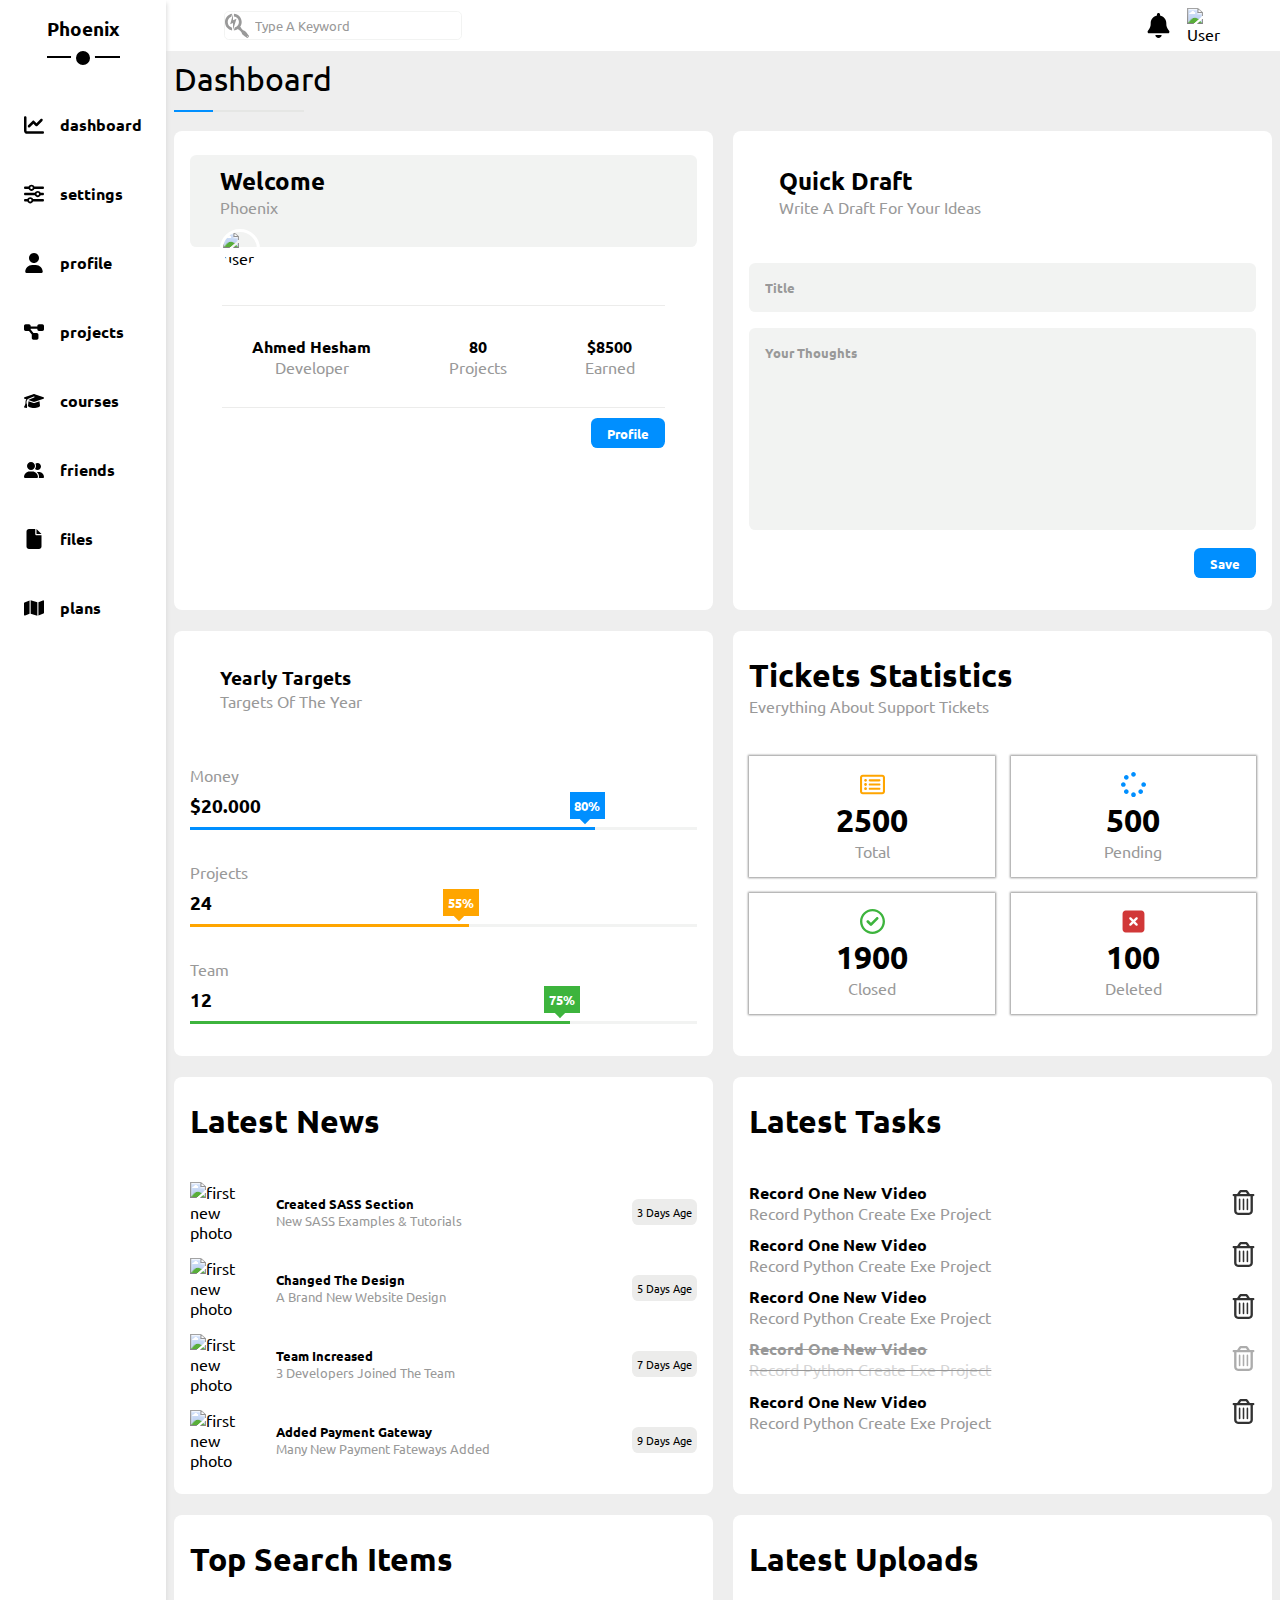
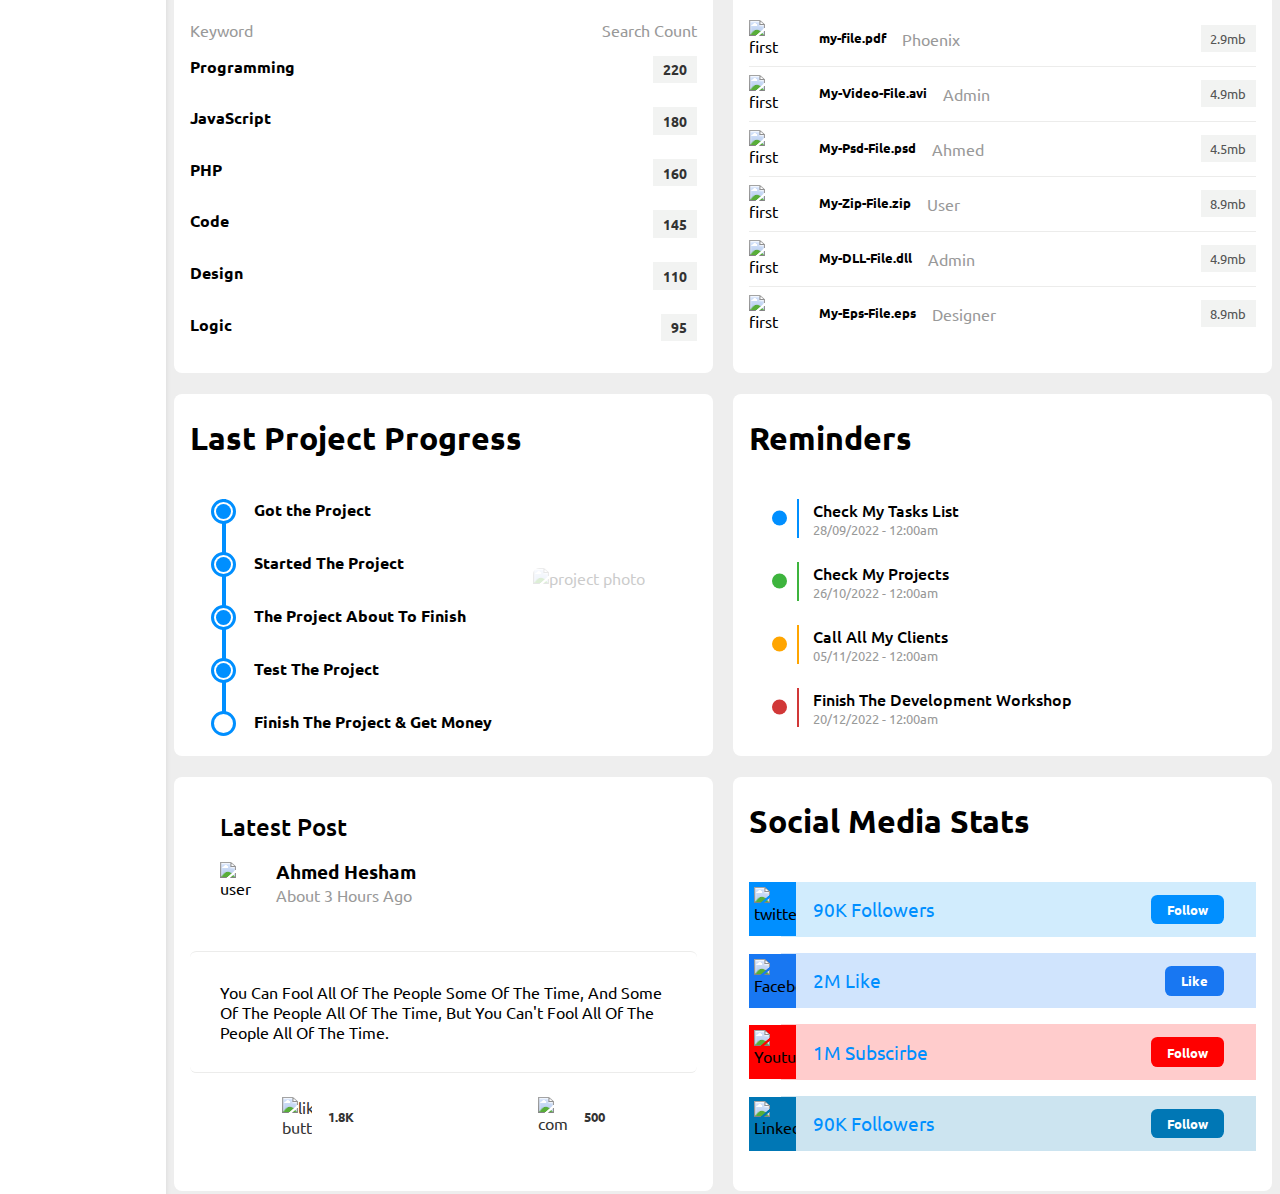
==== index.html @ d7390bf4 "fixing some issues in deployment process" ====
<!DOCTYPE html>
<html lang="en">
<head>
    <meta charset="UTF-8">
    <meta http-equiv="X-UA-Compatible" content="IE=edge">
    <meta name="viewport" content="width=device-width, initial-scale=1.0">
    <meta name="description" content="here you can manage every thing">
    <title>Dashboard</title>
    <!-- Link for External Css File Which has General Styles, the root and Utilities Classes -->
    <link rel="stylesheet" href="./CSS/style.css">
    <!-- Link for External Css File Which has the Styles for Main Content -->
    <link rel="stylesheet" href="./CSS/dashboard.css">
    <!-- Google Fonts -->
    <link rel="preconnect" href="https://fonts.googleapis.com">
    <link rel="preconnect" href="https://fonts.gstatic.com" crossorigin>
    <link href="https://fonts.googleapis.com/css2?family=Playfair+Display:wght@400;500;600;700;800&display=swap" rel="stylesheet">
    <!-- Google Fonts Ubuntu -->
    <link rel="preconnect" href="https://fonts.googleapis.com">
    <link rel="preconnect" href="https://fonts.gstatic.com" crossorigin>
    <link href="https://fonts.googleapis.com/css2?family=Ubuntu:wght@300;400;500;700&display=swap" rel="stylesheet">
    <!-- Script Tag For JavaScript External File -->
    <script src="./main.js" defer></script>
</head>
<body>
    <header>
        <div class="container">
            <div class="even-column">
                <div class="even-column | logo">
                    <figure>
                        <input type="search" placeholder="Type A Keyword">
                    </figure>
                </div>
                <div class="icons even-column">
                    <svg xmlns="http://www.w3.org/2000/svg" viewBox="0 0 448 512">
                        <path d="M224 0c-17.7 0-32 14.3-32 32V51.2C119 66 64 130.6 64 208v18.8c0 47-17.3 92.4-48.5 127.6l-7.4 8.3c-8.4 9.4-10.4 22.9-5.3 34.4S19.4 416 32 416H416c12.6 0 24-7.4 29.2-18.9s3.1-25-5.3-34.4l-7.4-8.3C401.3 319.2 384 273.9 384 226.8V208c0-77.4-55-142-128-156.8V32c0-17.7-14.3-32-32-32zm45.3 493.3c12-12 18.7-28.3 18.7-45.3H224 160c0 17 6.7 33.3 18.7 45.3s28.3 18.7 45.3 18.7s33.3-6.7 45.3-18.7z"/>
                    </svg>
                    <figure><img src="./imgs/avatar.png" alt="User Photo"></figure>
                </div>
            </div>
        </div>
    </header>
    <aside>
        <h3>Phoenix</h3>
        <nav>
            <ul class="even-column">
                <a href="./home.html">
                    <li data-type="dashboard">
                        <svg xmlns="http://www.w3.org/2000/svg" viewBox="0 0 512 512">
                            <path d="M64 64c0-17.7-14.3-32-32-32S0 46.3 0 64V400c0 44.2 35.8 80 80 80H480c17.7 0 32-14.3 32-32s-14.3-32-32-32H80c-8.8 0-16-7.2-16-16V64zm406.6 86.6c12.5-12.5 12.5-32.8 0-45.3s-32.8-12.5-45.3 0L320 210.7l-57.4-57.4c-12.5-12.5-32.8-12.5-45.3 0l-112 112c-12.5 12.5-12.5 32.8 0 45.3s32.8 12.5 45.3 0L240 221.3l57.4 57.4c12.5 12.5 32.8 12.5 45.3 0l128-128z"/>
                        </svg>
                    </li>
                </a>
                <a href="./HTML/setting.html">
                    <li data-type="settings">
                        <svg xmlns="http://www.w3.org/2000/svg" viewBox="0 0 512 512">
                            <path d="M0 416c0-17.7 14.3-32 32-32l54.7 0c12.3-28.3 40.5-48 73.3-48s61 19.7 73.3 48L480 384c17.7 0 32 14.3 32 32s-14.3 32-32 32l-246.7 0c-12.3 28.3-40.5 48-73.3 48s-61-19.7-73.3-48L32 448c-17.7 0-32-14.3-32-32zm192 0c0-17.7-14.3-32-32-32s-32 14.3-32 32s14.3 32 32 32s32-14.3 32-32zM384 256c0-17.7-14.3-32-32-32s-32 14.3-32 32s14.3 32 32 32s32-14.3 32-32zm-32-80c32.8 0 61 19.7 73.3 48l54.7 0c17.7 0 32 14.3 32 32s-14.3 32-32 32l-54.7 0c-12.3 28.3-40.5 48-73.3 48s-61-19.7-73.3-48L32 288c-17.7 0-32-14.3-32-32s14.3-32 32-32l246.7 0c12.3-28.3 40.5-48 73.3-48zM192 64c-17.7 0-32 14.3-32 32s14.3 32 32 32s32-14.3 32-32s-14.3-32-32-32zm73.3 0L480 64c17.7 0 32 14.3 32 32s-14.3 32-32 32l-214.7 0c-12.3 28.3-40.5 48-73.3 48s-61-19.7-73.3-48L32 128C14.3 128 0 113.7 0 96S14.3 64 32 64l86.7 0C131 35.7 159.2 16 192 16s61 19.7 73.3 48z"/>
                        </svg>
                    </li>
                </a>
                <a href="./HTML/profile.html">
                    <li data-type="profile">
                        <svg xmlns="http://www.w3.org/2000/svg" viewBox="0 0 448 512">
                            <path d="M224 256c70.7 0 128-57.3 128-128S294.7 0 224 0S96 57.3 96 128s57.3 128 128 128zm-45.7 48C79.8 304 0 383.8 0 482.3C0 498.7 13.3 512 29.7 512H418.3c16.4 0 29.7-13.3 29.7-29.7C448 383.8 368.2 304 269.7 304H178.3z"/>
                        </svg>
                    </li>
                </a>
                <a href="./HTML/projects.html">
                    <li data-type="projects">
                        <svg xmlns="http://www.w3.org/2000/svg" viewBox="0 0 576 512">
                            <path d="M0 80C0 53.5 21.5 32 48 32h96c26.5 0 48 21.5 48 48V96H384V80c0-26.5 21.5-48 48-48h96c26.5 0 48 21.5 48 48v96c0 26.5-21.5 48-48 48H432c-26.5 0-48-21.5-48-48V160H192v16c0 1.7-.1 3.4-.3 5L272 288h96c26.5 0 48 21.5 48 48v96c0 26.5-21.5 48-48 48H272c-26.5 0-48-21.5-48-48V336c0-1.7 .1-3.4 .3-5L144 224H48c-26.5 0-48-21.5-48-48V80z"/>
                        </svg>
                    </li>
                </a>
                <a href="./HTML/courses.html">
                    <li data-type="courses">
                        <svg xmlns="http://www.w3.org/2000/svg" viewBox="0 0 640 512">
                            <path d="M320 32c-8.1 0-16.1 1.4-23.7 4.1L15.8 137.4C6.3 140.9 0 149.9 0 160s6.3 19.1 15.8 22.6l57.9 20.9C57.3 229.3 48 259.8 48 291.9v28.1c0 28.4-10.8 57.7-22.3 80.8c-6.5 13-13.9 25.8-22.5 37.6C0 442.7-.9 448.3 .9 453.4s6 8.9 11.2 10.2l64 16c4.2 1.1 8.7 .3 12.4-2s6.3-6.1 7.1-10.4c8.6-42.8 4.3-81.2-2.1-108.7C90.3 344.3 86 329.8 80 316.5V291.9c0-30.2 10.2-58.7 27.9-81.5c12.9-15.5 29.6-28 49.2-35.7l157-61.7c8.2-3.2 17.5 .8 20.7 9s-.8 17.5-9 20.7l-157 61.7c-12.4 4.9-23.3 12.4-32.2 21.6l159.6 57.6c7.6 2.7 15.6 4.1 23.7 4.1s16.1-1.4 23.7-4.1L624.2 182.6c9.5-3.4 15.8-12.5 15.8-22.6s-6.3-19.1-15.8-22.6L343.7 36.1C336.1 33.4 328.1 32 320 32zM128 408c0 35.3 86 72 192 72s192-36.7 192-72L496.7 262.6 354.5 314c-11.1 4-22.8 6-34.5 6s-23.5-2-34.5-6L143.3 262.6 128 408z"/>
                        </svg>
                    </li>
                </a>
                <a href="./HTML/friends.html">
                    <li data-type="friends">
                        <svg xmlns="http://www.w3.org/2000/svg" viewBox="0 0 640 512">
                            <path d="M352 128c0 70.7-57.3 128-128 128s-128-57.3-128-128S153.3 0 224 0s128 57.3 128 128zM0 482.3C0 383.8 79.8 304 178.3 304h91.4C368.2 304 448 383.8 448 482.3c0 16.4-13.3 29.7-29.7 29.7H29.7C13.3 512 0 498.7 0 482.3zM609.3 512H471.4c5.4-9.4 8.6-20.3 8.6-32v-8c0-60.7-27.1-115.2-69.8-151.8c2.4-.1 4.7-.2 7.1-.2h61.4C567.8 320 640 392.2 640 481.3c0 17-13.8 30.7-30.7 30.7zM432 256c-31 0-59-12.6-79.3-32.9C372.4 196.5 384 163.6 384 128c0-26.8-6.6-52.1-18.3-74.3C384.3 40.1 407.2 32 432 32c61.9 0 112 50.1 112 112s-50.1 112-112 112z"/>
                        </svg>
                    </li>
                </a>
                <a href="./HTML/files.html">
                    <li data-type="files">
                        <svg xmlns="http://www.w3.org/2000/svg" viewBox="0 0 384 512">
                            <path d="M0 64C0 28.7 28.7 0 64 0H224V128c0 17.7 14.3 32 32 32H384V448c0 35.3-28.7 64-64 64H64c-35.3 0-64-28.7-64-64V64zm384 64H256V0L384 128z"/>
                        </svg>
                    </li>
                </a>
                <a href="./HTML/plans.html">
                    <li data-type="plans">
                        <svg xmlns="http://www.w3.org/2000/svg" viewBox="0 0 576 512">
                            <path d="M384 476.1L192 421.2V35.9L384 90.8V476.1zm32-1.2V88.4L543.1 37.5c15.8-6.3 32.9 5.3 32.9 22.3V394.6c0 9.8-6 18.6-15.1 22.3L416 474.8zM15.1 95.1L160 37.2V423.6L32.9 474.5C17.1 480.8 0 469.2 0 452.2V117.4c0-9.8 6-18.6 15.1-22.3z"/>
                        </svg>
                    </li>
                </a>
            </ul>
        </nav>
    </aside>
    <section class="content">
        <h1 class="head-txt">Dashboard</h1>
        <div class="head-back"><span class="head-front"></span></div>
        <section class="component">
            <div class="box personalBox">
                <div class="top">
                    <h2>Welcome</h2>
                    <p>Phoenix</p>
                    <figure><img src="./imgs/avatar.png" alt="user photo"></figure>
                </div>
                <div class="bottom">
                    <div class="even-column">
                        <div class="title">
                            <h4>Ahmed Hesham</h3>
                            <p>Developer</p>
                        </div>
                        <div class="title">
                            <h4>80</h3>
                            <p>Projects</p>
                        </div>
                        <div class="title">
                            <h4>$8500</h3>
                            <p>Earned</p>
                        </div>
                    </div>
                    <button>Profile</button>
                </div>
            </div>
            <div class="box">
                <div class="top">
                    <h2>Quick Draft</h2>
                    <p>Write A Draft For Your Ideas</p>
                </div>
                <input type="text" placeholder="Title">
                <textarea placeholder="Your Thoughts" name="" id="" cols="30" rows="10"></textarea>
                <button>Save</button>
            </div>
            <div class="box progress-box">
                <div class="top">
                    <h3>Yearly Targets</h3>
                    <p>Targets Of The Year</p>
                </div>
                <div class="chart">
                    <p>Money</p>
                    <h6>$20.000</h6>
                    <div class="prog-parent">
                        <span data-prog="80%" class="prog1"></span>
                    </div>
                </div>
                <div class="chart">
                    <p>Projects</p>
                    <h6>24</h6>
                    <div class="prog-parent">
                        <span data-prog="55%" class="prog2"></span>
                    </div>
                </div>
                <div class="chart">
                    <p>Team</p>
                    <h6>12</h6>
                    <div class="prog-parent">
                        <span data-prog="75%" class="prog3"></span>
                    </div>
                </div>
            </div>
            <div class="box">
                <div class="head">
                    <h1>Tickets Statistics</h1>
                    <p>Everything About Support Tickets</p>
                </div>
                <div class="body ticket-body">
                    <div class="card">
                        <svg xmlns="http://www.w3.org/2000/svg" viewBox="0 0 576 512"><!--! Font Awesome Pro 6.2.1 by @fontawesome - https://fontawesome.com License - https://fontawesome.com/license (Commercial License) Copyright 2022 Fonticons, Inc. --><path d="M128 192C110.3 192 96 177.7 96 160C96 142.3 110.3 128 128 128C145.7 128 160 142.3 160 160C160 177.7 145.7 192 128 192zM200 160C200 146.7 210.7 136 224 136H448C461.3 136 472 146.7 472 160C472 173.3 461.3 184 448 184H224C210.7 184 200 173.3 200 160zM200 256C200 242.7 210.7 232 224 232H448C461.3 232 472 242.7 472 256C472 269.3 461.3 280 448 280H224C210.7 280 200 269.3 200 256zM200 352C200 338.7 210.7 328 224 328H448C461.3 328 472 338.7 472 352C472 365.3 461.3 376 448 376H224C210.7 376 200 365.3 200 352zM128 224C145.7 224 160 238.3 160 256C160 273.7 145.7 288 128 288C110.3 288 96 273.7 96 256C96 238.3 110.3 224 128 224zM128 384C110.3 384 96 369.7 96 352C96 334.3 110.3 320 128 320C145.7 320 160 334.3 160 352C160 369.7 145.7 384 128 384zM0 96C0 60.65 28.65 32 64 32H512C547.3 32 576 60.65 576 96V416C576 451.3 547.3 480 512 480H64C28.65 480 0 451.3 0 416V96zM48 96V416C48 424.8 55.16 432 64 432H512C520.8 432 528 424.8 528 416V96C528 87.16 520.8 80 512 80H64C55.16 80 48 87.16 48 96z"/></svg>
                        <h1>2500</h1>
                        <p>Total</p>
                    </div>
                    <div class="card">
                        <svg xmlns="http://www.w3.org/2000/svg" viewBox="0 0 512 512"><!--! Font Awesome Pro 6.2.1 by @fontawesome - https://fontawesome.com License - https://fontawesome.com/license (Commercial License) Copyright 2022 Fonticons, Inc. --><path d="M304 48c0-26.5-21.5-48-48-48s-48 21.5-48 48s21.5 48 48 48s48-21.5 48-48zm0 416c0-26.5-21.5-48-48-48s-48 21.5-48 48s21.5 48 48 48s48-21.5 48-48zM48 304c26.5 0 48-21.5 48-48s-21.5-48-48-48s-48 21.5-48 48s21.5 48 48 48zm464-48c0-26.5-21.5-48-48-48s-48 21.5-48 48s21.5 48 48 48s48-21.5 48-48zM142.9 437c18.7-18.7 18.7-49.1 0-67.9s-49.1-18.7-67.9 0s-18.7 49.1 0 67.9s49.1 18.7 67.9 0zm0-294.2c18.7-18.7 18.7-49.1 0-67.9S93.7 56.2 75 75s-18.7 49.1 0 67.9s49.1 18.7 67.9 0zM369.1 437c18.7 18.7 49.1 18.7 67.9 0s18.7-49.1 0-67.9s-49.1-18.7-67.9 0s-18.7 49.1 0 67.9z"/></svg>
                        <h1>500</h1>
                        <p>Pending</p>
                    </div>
                    <div class="card">
                        <svg xmlns="http://www.w3.org/2000/svg" viewBox="0 0 512 512"><!--! Font Awesome Pro 6.2.1 by @fontawesome - https://fontawesome.com License - https://fontawesome.com/license (Commercial License) Copyright 2022 Fonticons, Inc. --><path d="M243.8 339.8C232.9 350.7 215.1 350.7 204.2 339.8L140.2 275.8C129.3 264.9 129.3 247.1 140.2 236.2C151.1 225.3 168.9 225.3 179.8 236.2L224 280.4L332.2 172.2C343.1 161.3 360.9 161.3 371.8 172.2C382.7 183.1 382.7 200.9 371.8 211.8L243.8 339.8zM512 256C512 397.4 397.4 512 256 512C114.6 512 0 397.4 0 256C0 114.6 114.6 0 256 0C397.4 0 512 114.6 512 256zM256 48C141.1 48 48 141.1 48 256C48 370.9 141.1 464 256 464C370.9 464 464 370.9 464 256C464 141.1 370.9 48 256 48z"/></svg>
                        <h1>1900</h1>
                        <p>Closed</p>
                    </div>
                    <div class="card">
                        <svg xmlns="http://www.w3.org/2000/svg" viewBox="0 0 448 512"><!--! Font Awesome Pro 6.2.1 by @fontawesome - https://fontawesome.com License - https://fontawesome.com/license (Commercial License) Copyright 2022 Fonticons, Inc. --><path d="M64 32C28.7 32 0 60.7 0 96V416c0 35.3 28.7 64 64 64H384c35.3 0 64-28.7 64-64V96c0-35.3-28.7-64-64-64H64zm79 143c9.4-9.4 24.6-9.4 33.9 0l47 47 47-47c9.4-9.4 24.6-9.4 33.9 0s9.4 24.6 0 33.9l-47 47 47 47c9.4 9.4 9.4 24.6 0 33.9s-24.6 9.4-33.9 0l-47-47-47 47c-9.4 9.4-24.6 9.4-33.9 0s-9.4-24.6 0-33.9l47-47-47-47c-9.4-9.4-9.4-24.6 0-33.9z"/></svg>
                        <h1>100</h1>
                        <p>Deleted</p>
                    </div>
                </div>
            </div>
            <div class="box">
                <div class="head">
                    <h1>Latest News</h1>
                </div>
                <div class="news-body">
                    <div class="new even-column">
                        <div class="even-column">
                            <figure><img src="./imgs/news-01.png" alt="first new photo"></figure>
                            <div class="new-content">
                                <h5>Created SASS Section</h5>
                                <p>New SASS Examples & Tutorials</p>
                            </div>
                        </div>
                        <div class="date">3 Days Age</div>
                    </div>
                    <div class="new even-column">
                        <div class="even-column">
                            <figure><img src="./imgs/news-02.png" alt="first new photo"></figure>
                            <div class="new-content">
                                <h5>Changed The Design</h5>
                                <p>A Brand New Website Design</p>
                            </div>
                        </div>
                        <div class="date">5 Days Age</div>
                    </div>
                    <div class="new even-column">
                        <div class="even-column">
                            <figure><img src="./imgs/news-03.png" alt="first new photo"></figure>
                            <div class="new-content">
                                <h5>Team Increased</h5>
                                <p>3 Developers Joined The Team</p>
                            </div>
                        </div>
                        <div class="date">7 Days Age</div>
                    </div>
                    <div class="new even-column">
                        <div class="even-column">
                            <figure><img src="./imgs/news-04.png" alt="first new photo"></figure>
                            <div class="new-content">
                                <h5>Added Payment Gateway</h5>
                                <p>Many New Payment Fateways Added</p>
                            </div>
                        </div>
                        <div class="date">9 Days Age</div>
                    </div>
                </div>
            </div>
            <div class="box">
                <div class="head">
                    <h1>Latest Tasks</h1>
                </div>
                <div class="tasks-body">
                    <div class="new even-column">
                        <div class="new-content">
                            <h6>Record One New Video</h6>
                            <p>Record Python Create Exe Project</p>
                        </div>
                        <svg xmlns="http://www.w3.org/2000/svg" viewBox="0 0 448 512"><!--! Font Awesome Pro 6.2.1 by @fontawesome - https://fontawesome.com License - https://fontawesome.com/license (Commercial License) Copyright 2022 Fonticons, Inc. --><path d="M160 400C160 408.8 152.8 416 144 416C135.2 416 128 408.8 128 400V192C128 183.2 135.2 176 144 176C152.8 176 160 183.2 160 192V400zM240 400C240 408.8 232.8 416 224 416C215.2 416 208 408.8 208 400V192C208 183.2 215.2 176 224 176C232.8 176 240 183.2 240 192V400zM320 400C320 408.8 312.8 416 304 416C295.2 416 288 408.8 288 400V192C288 183.2 295.2 176 304 176C312.8 176 320 183.2 320 192V400zM317.5 24.94L354.2 80H424C437.3 80 448 90.75 448 104C448 117.3 437.3 128 424 128H416V432C416 476.2 380.2 512 336 512H112C67.82 512 32 476.2 32 432V128H24C10.75 128 0 117.3 0 104C0 90.75 10.75 80 24 80H93.82L130.5 24.94C140.9 9.357 158.4 0 177.1 0H270.9C289.6 0 307.1 9.358 317.5 24.94H317.5zM151.5 80H296.5L277.5 51.56C276 49.34 273.5 48 270.9 48H177.1C174.5 48 171.1 49.34 170.5 51.56L151.5 80zM80 432C80 449.7 94.33 464 112 464H336C353.7 464 368 449.7 368 432V128H80V432z"/></svg>
                    </div>
                    <div class="new even-column">
                        <div class="new-content">
                            <h6>Record One New Video</h6>
                            <p>Record Python Create Exe Project</p>
                        </div>
                        <svg xmlns="http://www.w3.org/2000/svg" viewBox="0 0 448 512"><!--! Font Awesome Pro 6.2.1 by @fontawesome - https://fontawesome.com License - https://fontawesome.com/license (Commercial License) Copyright 2022 Fonticons, Inc. --><path d="M160 400C160 408.8 152.8 416 144 416C135.2 416 128 408.8 128 400V192C128 183.2 135.2 176 144 176C152.8 176 160 183.2 160 192V400zM240 400C240 408.8 232.8 416 224 416C215.2 416 208 408.8 208 400V192C208 183.2 215.2 176 224 176C232.8 176 240 183.2 240 192V400zM320 400C320 408.8 312.8 416 304 416C295.2 416 288 408.8 288 400V192C288 183.2 295.2 176 304 176C312.8 176 320 183.2 320 192V400zM317.5 24.94L354.2 80H424C437.3 80 448 90.75 448 104C448 117.3 437.3 128 424 128H416V432C416 476.2 380.2 512 336 512H112C67.82 512 32 476.2 32 432V128H24C10.75 128 0 117.3 0 104C0 90.75 10.75 80 24 80H93.82L130.5 24.94C140.9 9.357 158.4 0 177.1 0H270.9C289.6 0 307.1 9.358 317.5 24.94H317.5zM151.5 80H296.5L277.5 51.56C276 49.34 273.5 48 270.9 48H177.1C174.5 48 171.1 49.34 170.5 51.56L151.5 80zM80 432C80 449.7 94.33 464 112 464H336C353.7 464 368 449.7 368 432V128H80V432z"/></svg>
                    </div>
                    <div class="new even-column">
                        <div class="new-content">
                            <h6>Record One New Video</h6>
                            <p>Record Python Create Exe Project</p>
                        </div>
                        <svg xmlns="http://www.w3.org/2000/svg" viewBox="0 0 448 512"><!--! Font Awesome Pro 6.2.1 by @fontawesome - https://fontawesome.com License - https://fontawesome.com/license (Commercial License) Copyright 2022 Fonticons, Inc. --><path d="M160 400C160 408.8 152.8 416 144 416C135.2 416 128 408.8 128 400V192C128 183.2 135.2 176 144 176C152.8 176 160 183.2 160 192V400zM240 400C240 408.8 232.8 416 224 416C215.2 416 208 408.8 208 400V192C208 183.2 215.2 176 224 176C232.8 176 240 183.2 240 192V400zM320 400C320 408.8 312.8 416 304 416C295.2 416 288 408.8 288 400V192C288 183.2 295.2 176 304 176C312.8 176 320 183.2 320 192V400zM317.5 24.94L354.2 80H424C437.3 80 448 90.75 448 104C448 117.3 437.3 128 424 128H416V432C416 476.2 380.2 512 336 512H112C67.82 512 32 476.2 32 432V128H24C10.75 128 0 117.3 0 104C0 90.75 10.75 80 24 80H93.82L130.5 24.94C140.9 9.357 158.4 0 177.1 0H270.9C289.6 0 307.1 9.358 317.5 24.94H317.5zM151.5 80H296.5L277.5 51.56C276 49.34 273.5 48 270.9 48H177.1C174.5 48 171.1 49.34 170.5 51.56L151.5 80zM80 432C80 449.7 94.33 464 112 464H336C353.7 464 368 449.7 368 432V128H80V432z"/></svg>
                    </div>
                    <div class="new even-column">
                        <div class="new-content">
                            <h6>Record One New Video</h6>
                            <p>Record Python Create Exe Project</p>
                        </div>
                        <svg xmlns="http://www.w3.org/2000/svg" viewBox="0 0 448 512"><!--! Font Awesome Pro 6.2.1 by @fontawesome - https://fontawesome.com License - https://fontawesome.com/license (Commercial License) Copyright 2022 Fonticons, Inc. --><path d="M160 400C160 408.8 152.8 416 144 416C135.2 416 128 408.8 128 400V192C128 183.2 135.2 176 144 176C152.8 176 160 183.2 160 192V400zM240 400C240 408.8 232.8 416 224 416C215.2 416 208 408.8 208 400V192C208 183.2 215.2 176 224 176C232.8 176 240 183.2 240 192V400zM320 400C320 408.8 312.8 416 304 416C295.2 416 288 408.8 288 400V192C288 183.2 295.2 176 304 176C312.8 176 320 183.2 320 192V400zM317.5 24.94L354.2 80H424C437.3 80 448 90.75 448 104C448 117.3 437.3 128 424 128H416V432C416 476.2 380.2 512 336 512H112C67.82 512 32 476.2 32 432V128H24C10.75 128 0 117.3 0 104C0 90.75 10.75 80 24 80H93.82L130.5 24.94C140.9 9.357 158.4 0 177.1 0H270.9C289.6 0 307.1 9.358 317.5 24.94H317.5zM151.5 80H296.5L277.5 51.56C276 49.34 273.5 48 270.9 48H177.1C174.5 48 171.1 49.34 170.5 51.56L151.5 80zM80 432C80 449.7 94.33 464 112 464H336C353.7 464 368 449.7 368 432V128H80V432z"/></svg>
                    </div>
                    <div class="new even-column">
                        <div class="new-content">
                            <h6>Record One New Video</h6>
                            <p>Record Python Create Exe Project</p>
                        </div>
                        <svg xmlns="http://www.w3.org/2000/svg" viewBox="0 0 448 512"><!--! Font Awesome Pro 6.2.1 by @fontawesome - https://fontawesome.com License - https://fontawesome.com/license (Commercial License) Copyright 2022 Fonticons, Inc. --><path d="M160 400C160 408.8 152.8 416 144 416C135.2 416 128 408.8 128 400V192C128 183.2 135.2 176 144 176C152.8 176 160 183.2 160 192V400zM240 400C240 408.8 232.8 416 224 416C215.2 416 208 408.8 208 400V192C208 183.2 215.2 176 224 176C232.8 176 240 183.2 240 192V400zM320 400C320 408.8 312.8 416 304 416C295.2 416 288 408.8 288 400V192C288 183.2 295.2 176 304 176C312.8 176 320 183.2 320 192V400zM317.5 24.94L354.2 80H424C437.3 80 448 90.75 448 104C448 117.3 437.3 128 424 128H416V432C416 476.2 380.2 512 336 512H112C67.82 512 32 476.2 32 432V128H24C10.75 128 0 117.3 0 104C0 90.75 10.75 80 24 80H93.82L130.5 24.94C140.9 9.357 158.4 0 177.1 0H270.9C289.6 0 307.1 9.358 317.5 24.94H317.5zM151.5 80H296.5L277.5 51.56C276 49.34 273.5 48 270.9 48H177.1C174.5 48 171.1 49.34 170.5 51.56L151.5 80zM80 432C80 449.7 94.33 464 112 464H336C353.7 464 368 449.7 368 432V128H80V432z"/></svg>
                    </div>
                </div>
            </div>
            <div class="box">
                <div class="head">
                    <h1>Top Search Items</h1>
                </div>
                <div class="search-body even-column">
                    <div class="body-title even-column">
                        <p>Keyword</p>
                        <p>Search Count</p>
                    </div>
                    <h6 data-count="220">Programming</h6>
                    <h6 data-count="180">JavaScript</h6>
                    <h6 data-count="160">PHP</h6>
                    <h6 data-count="145">Code</h6>
                    <h6 data-count="110">Design</h6>
                    <h6 data-count="95">Logic</h6>
                </div>
            </div>
            <div class="box">
                <div class="head">
                    <h1>Latest Uploads</h1>
                </div>
                <div class="files-body">
                    <div class="file even-column">
                        <div class="even-column">
                            <figure class="figure-icon"><img src="./imgs/pdf.svg" alt="first new photo"></figure>
                            <div class="file-content">
                                <h5>my-file.pdf</h5>
                                <p>Phoenix</p>
                            </div>
                        </div>
                        <div class="date">2.9mb</div>
                    </div>
                    <div class="file even-column">
                        <div class="even-column">
                            <figure class="figure-icon"><img src="./imgs/avi.svg" alt="first new photo"></figure>
                            <div class="file-content">
                                <h5>My-Video-File.avi</h5>
                                <p>Admin</p>
                            </div>
                        </div>
                        <div class="date">4.9mb</div>
                    </div>
                    <div class="file even-column">
                        <div class="even-column">
                            <figure class="figure-icon"><img src="./imgs/psd.svg" alt="first new photo"></figure>
                            <div class="file-content">
                                <h5>My-Psd-File.psd</h5>
                                <p>Ahmed</p>
                            </div>
                        </div>
                        <div class="date">4.5mb</div>
                    </div>
                    <div class="file even-column">
                        <div class="even-column">
                            <figure class="figure-icon"><img src="./imgs/zip.svg" alt="first new photo"></figure>
                            <div class="file-content">
                                <h5>My-Zip-File.zip</h5>
                                <p>User</p>
                            </div>
                        </div>
                        <div class="date">8.9mb</div>
                    </div>
                    <div class="file even-column">
                        <div class="even-column">
                            <figure class="figure-icon"><img src="./imgs/dll.svg" alt="first new photo"></figure>
                            <div class="file-content">
                                <h5>My-DLL-File.dll</h5>
                                <p>Admin</p>
                            </div>
                        </div>
                        <div class="date">4.9mb</div>
                    </div>
                    <div class="file even-column">
                        <div class="even-column">
                            <figure class="figure-icon"><img src="./imgs/eps.svg" alt="first new photo"></figure>
                            <div class="file-content">
                                <h5>My-Eps-File.eps</h5>
                                <p>Designer</p>
                            </div>
                        </div>
                        <div class="date">8.9mb</div>
                    </div>
                </div>
            </div>
            <div class="box last-project-box">
                <div class="head">
                    <h1>Last Project Progress</h1>
                </div>
                <div class="body last-body">
                    <h4>Got the Project</h4>
                    <h4>Started The Project</h4>
                    <h4>The Project About To Finish</h4>
                    <h4>Test The Project</h4>
                    <h4>Finish The Project & Get Money</h4>
                </div>
                <figure><img src="./imgs/project.png" alt="project photo"></figure>
            </div>
            <div class="box reminders">
                <div class="head">
                    <h1>Reminders</h1>
                </div>
                <div>
                    <h5>
                        Check My Tasks List
                    </h5>
                    <p>
                        28/09/2022 - 12:00am
                    </p>
                </div>
                <div>
                    <h5>
                        Check My Projects
                    </h5>
                    <p>
                        26/10/2022 - 12:00am
                    </p>
                </div>
                <div>
                    <h5>
                        Call All My Clients
                    </h5>
                    <p>
                        05/11/2022 - 12:00am
                    </p>
                </div>
                <div>
                    <h5>
                        Finish The Development Workshop
                    </h5>
                    <p>
                        20/12/2022 - 12:00am
                    </p>
                </div>
            </div>
            <div class="box last-post">
                <div class="top">
                    <h1>Latest Post</h1>
                    <div class="top-foot even-column">
                        <figure><img src="./imgs/avatar.png" alt="user photo"></figure>
                        <div class="top-foot2">
                            <h3>Ahmed Hesham</h3>
                            <p>About 3 Hours Ago</p>
                        </div>
                    </div>
                </div>
                <div class="middle">
                    You Can Fool All Of The People Some Of The Time, And Some Of The People All Of The Time, But You Can't Fool All Of The People All Of The Time.
                </div>
                <div class="bottom">
                    <div class="even-column">
                        <div class="even-column">
                            <figure><img src="./imgs/heart-regular.svg" alt="like button"></figure>
                            <h5>1.8K</h5>
                        </div>
                        <div class="even-column">
                            <figure><img src="./imgs/comments-regular.svg" alt="comment button"></figure>
                            <h5>500</h5>
                        </div>
                    </div>
                </div>
            </div>
            <div class="box social-media">
                <div class="head">
                    <h1>Social Media Stats</h1>
                </div>
                <div class="body">
                    <div class="app even-column">
                        <figure><img src="./imgs/twitter.svg" alt="twitter"></figure>
                        <p>90K Followers</p>
                        <button>Follow</button>
                    </div>
                    <div class="app even-column">
                        <figure><img src="./imgs/facebook-f.svg" alt="Facebook"></figure>
                        <p>2M Like</p>
                        <button>Like</button>
                    </div>
                    <div class="app even-column">
                        <figure><img src="./imgs/youtube.svg" alt="Youtube"></figure>
                        <p>1M Subscirbe</p>
                        <button>Follow</button>
                    </div>
                    <div class="app even-column">
                        <figure><img src="./imgs/linkedin.svg" alt="Linkedin"></figure>
                        <p>90K Followers</p>
                        <button>Follow</button>
                    </div>
                </div>
            </div>
        </section>
    </section>
</body>
</html>
---- CSS/style.css ----
:root {
    --white-1: #FFF;
    --white-2: #F9F9F8;
    --white-3: #F2F3F2;
    --white-4: #ECECEB;
    --white-5: #E5E6E4;
    --accent-clr1: #008FFF;
    --accent-clr2: #0081E6;
    --fs-body-sm: .9rem;
    --fs-body-md: 1.5rem;
    --fs-body-lg: 2rem;
    --fs-heading: 4rem;
    --fs-head: 6rem;
    --fm-body: 'Ubuntu', sans-serif;
    --fm-head: 'Playfair Display', serif;
}
*,
*::before,
*::after {
    margin: 0;
    padding: 0;
    box-sizing: border-box;
    font-family: var(--fm-body);
}
::-webkit-scrollbar {
    width: 18px;
}
::-webkit-scrollbar-track {
    background-color: var(--white-4);
}
::-webkit-scrollbar-thumb {
    background-color: var(--accent-clr1);
    transition: background .3s;
    -webkit-transition: background .3s;
    -moz-transition: background .3s;
    -ms-transition: background .3s;
    -o-transition: background .3s;
}
::-webkit-scrollbar-thumb:hover {
    background-color: #046bb9;
}
html,
body {
    scroll-behavior: smooth;
}
body {
    display: grid;
    grid-template-areas: 
    "aside header"
    "aside content"
    "aside content";
    grid-template-columns: auto 1fr;
    grid-template-rows: auto 100%;
    background-color: #eee;
    height: 100vh;
}
figure {
    overflow: hidden;
}
picture,
img
{
    width: 100%;
    height: 100%;
}
svg {
    width: 25px;
    height: 25px;
}
ul {
    display: flex;
    align-items: center;
    list-style: none;
}
a {
    color: inherit;
    text-decoration: none;
}
button {
    background-color: var(--accent-clr1);
    color: white;
    cursor: pointer;
    border-radius: .4rem;
    -webkit-border-radius: .4rem;
    -moz-border-radius: .4rem;
    -ms-border-radius: .4rem;
    -o-border-radius: .4rem;
    transition: background .2s;
    -webkit-transition: background .2s;
    -moz-transition: background .2s;
    -ms-transition: background .2s;
    -o-transition: background .2s;
}
button:hover {
    background-color: var(--accent-clr2);
}
button.del {
    margin-left: .3rem;
    background-color: red;
}
button.del:hover {
    background-color: rgb(216, 8, 8);
}
hr {
    border: 1px solid var(--white-3);
}
input::placeholder, textarea::placeholder {
    color: #999 !important;
}
/* Utilities Classes */
.container {
    margin-inline: clamp(2rem, 4.5vw, 5rem);
}
.even-column {
    display: flex;
    align-items: center;
}
.component {
    padding-inline: .5rem;
    padding-block: .2rem;
}
.component > * > *{
    border-radius: .4rem;
    -webkit-border-radius: .4rem;
    -moz-border-radius: .4rem;
    -ms-border-radius: .4rem;
    -o-border-radius: .4rem;
}
.btn-toggle {
    background-color: var(--white-5);
    width: 80px;
    height: 30px;
    border-radius: 1rem;
    -webkit-border-radius: 1rem;
    -moz-border-radius: 1rem;
    -ms-border-radius: 1rem;
    -o-border-radius: 1rem;
    padding-inline: .3rem;
    padding-top: 2.5px;
    cursor: pointer;
}
.head-toggle {
    background-color: white;
    width: 25px;
    height: 25px;
    border-radius: 50%;
    -webkit-border-radius: 50%;
    -moz-border-radius: 50%;
    -ms-border-radius: 50%;
    -o-border-radius: 50%;
    transition: .3s;
    -webkit-transition: .3s;
    -moz-transition: .3s;
    -ms-transition: .3s;
    -o-transition: .3s;
}
.btn-toggle .head-toggle {
    background: url(../imgs/xmark-solid.svg) no-repeat center;
    background-color: white;
}
.btn-toggle.active {
    background-color: var(--accent-clr1);
}
.btn-toggle.active .head-toggle {
    background: url(../imgs/check-solid.svg) no-repeat center;
    background-color: white;
    float: right;
}
---- CSS/dashboard.css ----
/* Start Aside */
aside {
    grid-area: aside;
    background-color: var(--white-1);
    padding: 1rem;
    height: 100%;
    box-shadow: 0 4px 4px 1px #DDD;
}
aside h3 {
    margin: auto;
    position: relative;
    width: fit-content;
    margin-bottom: 4rem;
}
aside h3::after, aside h3::before {
    content: '';
    position: absolute;
    bottom: -1rem;
    left: 0;
    background-color: black;
}
aside h3::after {
    height: 2px;
    width: 100%;
}
aside h3::before {
    width: 24px;
    height: 24px;
    border-radius: 50%;
    -webkit-border-radius: 50%;
    -moz-border-radius: 50%;
    -ms-border-radius: 50%;
    -o-border-radius: 50%;
    bottom: calc(-1rem - 12px);
    left: 50%;
    transform: translateX(-50%);
    -webkit-transform: translateX(-50%);
    -moz-transform: translateX(-50%);
    -ms-transform: translateX(-50%);
    -o-transform: translateX(-50%);
    border: 5px solid white;
    z-index: 100;
}
aside figure {
    width: 20px;
    height: 20px;
    float: right;
    cursor: pointer;
    margin-right: -18px;
}
aside svg {
    width: 20px;
    height: 20px;
}
aside nav ul {
    flex-direction: column;
    gap: 2rem;
    margin-top: 2rem;
    align-items: start!important;
}
aside nav a.active li {
    background-color: var(--accent-clr1);
    color: white;
    fill: white;
}
aside nav ul a {
    width: 100%;
}
aside nav ul li {
    display: flex;
    align-items: center;
    gap: 1rem;
    cursor: pointer;
    width: 100%;
    padding: .5rem;
    font-weight: bold;
    border-radius: .5rem;
    -webkit-border-radius: .5rem;
    -moz-border-radius: .5rem;
    -ms-border-radius: .5rem;
    -o-border-radius: .5rem;
    transition: background .2s, color .2s, fill .2s;
    -webkit-transition: background .2s, color .2s, fill .2s;
    -moz-transition: background .2s, color .2s, fill .2s;
    -ms-transition: background .2s, color .2s, fill .2s;
    -o-transition: background .2s, color .2s, fill .2s;
}
aside nav ul li:hover {
    background-color: var(--accent-clr1);
}
aside nav ul li::after {
    content: attr(data-type);
}
aside nav ul li:hover::after {
    color: white;
}
aside nav ul li:hover svg {
    fill: white;
}
@media (max-width: 50em) {
    aside h3 {
        display: none;
    }
    aside nav ul li::after {
        display: none;
    }
}
/* End ASide */
header {
    padding-block: .5rem;
    grid-area: header;
    background-color: var(--white-1);
}
header .container .even-column {
    justify-content: space-between;
}
header .logo {
    gap: 4.7rem!important;
}
header .even-column .even-column {
    gap: 1rem;
}
header input {
    background-image: url(../imgs/searchengin.svg);
    background-repeat: no-repeat;
    border: 1px solid var(--white-3);
    padding: .3rem;
    border-radius: .3rem;
    -webkit-border-radius: .3rem;
    -moz-border-radius: .3rem;
    -ms-border-radius: .3rem;
    -o-border-radius: .3rem;
    padding-left: 30px;
    outline: none;
}
header input:focus {
    width: 230px;
}
header .icons {
    gap: 1rem;
}
header .icons figure {
    width: 35px;
    height: 35px;
}
/* Start Content Section */
.content {
    grid-area: content;
}
.content .head-txt {
    font-weight: normal;
    margin-left: .5rem;
    margin-top: .5rem;
    padding-bottom: .7rem;
}
.content .head-back {
    background-color: var(--white-5);
    width: 130px;
    height: 2px;
    margin-left: .5rem;
    margin-bottom: 1rem;
}
.content .head-front {
    background-color: var(--accent-clr1);
    width: 30%;
    height: 100%;
    display: block;
}
.content .component {
    display: grid;
    grid-template-columns: repeat(auto-fit, minmax(400px, 1fr));
    align-items: stretch;
    gap: 1.3rem;
}
.content .component .box {
    display: flex;
    flex-direction: column;
    background-color: var(--white-1);
    border-radius: .5rem;
    -webkit-border-radius: .5rem;
    -moz-border-radius: .5rem;
    -ms-border-radius: .5rem;
    -o-border-radius: .5rem;
    padding: 1rem;
}
.content .component .box p {
    color: #999;
}
.content .component :is(.box:nth-child(2), .box.progress-box) .top {
    background-color: var(--white-1);
}
.content .component .top {
    position: relative;
    padding-bottom: 30px;
    background-color: var(--white-3);
    padding-left: 30px;
    padding-top: 10px
}
.content .component .box.personalBox figure {
    width: 40px;
    height: 40px;
    border: 3px solid var(--white-1);
    border-radius: 50%;
    -webkit-border-radius: 50%;
    -moz-border-radius: 50%;
    -ms-border-radius: 50%;
    -o-border-radius: 50%;
    position: absolute;
    top: 80%
}
.content .component .box.personalBox .bottom {margin-top: 50px;}
.content .component .box.personalBox .bottom .even-column {
    padding: 30px;
    border-top: 1px solid var(--white-4);
    border-bottom: 1px solid var(--white-4);
    justify-content: space-between;
    align-items: center;
}
.content .component .bottom .title {text-align: center;}
.content .component button {
    width: fit-content;
    float: right;
    align-self: flex-end;
    margin-bottom: 1rem;
    margin-top: 10px;
    border: 0;
    padding: .4rem 1rem;
    color: var(--white-1);
    font-weight: bold;
}
.box input, textarea {
    border: 0;
    outline: none;
    background-color: var(--white-3);
    padding: 1rem;
    resize: none;
}
.box :where(input, textarea)::placeholder {
    color: black;
    font-weight: bold;
}
.box.progress-box .chart > * {margin-block: .5rem;}
.box.progress-box .prog-parent {
    background-color: var(--white-3);
    width: 100%;
    height: 3px;
}
.box.progress-box .prog-parent span {
    height: 3px;
    display: block;
    position: relative;
}
.box.progress-box .prog-parent .prog1 {
    --clr: var(--accent-clr1);
    background-color: var(--clr);
    width: 80%;
}
.box.progress-box .prog-parent .prog2 {
    --clr: orange;
    background-color: var(--clr);
    width: 55%;
}
.box.progress-box .prog-parent .prog3 {
    --clr: #3db43d;
    background-color: var(--clr);
    width: 75%;
}
.box.progress-box h6 {font-size: 1.2rem;}
.box.progress-box .prog-parent span::after {
    content: attr(data-prog);
    position: absolute;
    top: -35px;
    right: -10px;
    font-size: .8rem;
    font-weight: bold;
    background-color: var(--accent-clr1);
    color: var(--white-1);
    padding: .3rem;
}
.box.progress-box .prog-parent .prog1::after{background-color: var(--accent-clr1)}
.box.progress-box .prog-parent .prog2::after{background-color: orange}
.box.progress-box .prog-parent .prog3::after{background-color: #3db43d}
.box.progress-box .prog-parent .prog1::before{background-color: var(--accent-clr1)}
.box.progress-box .prog-parent .prog2::before{background-color: orange}
.box.progress-box .prog-parent .prog3::before{background-color: #3db43d}
.box.progress-box .prog-parent span::before {
    content: '';
    width: 20px;
    height: 20px;
    background-color: var(--accent-clr1);
    position: absolute;
    top: -27px;
    right: 0px;
    transform: rotate(45deg);
    -webkit-transform: rotate(45deg);
    -moz-transform: rotate(45deg);
    -ms-transform: rotate(45deg);
    -o-transform: rotate(45deg);
}
.component .box .ticket-body {
    display: grid;
    grid-template-columns: 1fr 1fr;
    gap: 1rem;
}
.component .box .body .card {
    padding: 1rem;
    text-align: center;
    box-shadow: 0 0 2px 1px #999;
}
.component .box .body .card:first-child svg {fill: orange}
.component .box .body .card:nth-child(2) svg {fill: var(--accent-clr1)}
.component .box .body .card:nth-child(3) svg {fill: #3db43d}
.component .box .body .card:last-child svg {fill: rgb(209, 56, 56)}
.component .box .head {
    margin-bottom: 2rem;
}
.component .box .news-body {
    display: flex;
    flex-direction: column;
    align-items: space-between;
    gap: 1rem;
}
.component .box .news-body .new {
    align-items: center;
    justify-content: space-between;
    gap: .5rem
}
.component .box .news-body .new figure {
    width: 70px;
}
.component .box .news-body .new p {
    font-size: .8rem;
}
.component .box .news-body .new .date {
    font-size: .7rem;
    background-color: var(--white-4);
    padding: .3rem;
    border-radius: .4rem;
    -webkit-border-radius: .4rem;
    -moz-border-radius: .4rem;
    -ms-border-radius: .4rem;
    -o-border-radius: .4rem;
}
.tasks-body {
    display: flex;
    flex-direction: column;
    gap: .7rem;
}
.tasks-body .new {
    justify-content: space-between;
}
.tasks-body .new h6 {
    font-size: 1rem;
}
.tasks-body .new:nth-child(4) {
    opacity: .4;
    text-decoration: line-through;
}
.tasks-body .new svg {
    cursor: pointer;
    opacity: .8;
}
.tasks-body .new svg:is(:hover, :focus) {
    opacity: 1;
}
.search-body.even-column {
    flex-direction: column;
    align-items: flex-start;
    gap: 1rem
}
.search-body.even-column .body-title {
    justify-content: space-between;
    width: 100%;
}
.search-body.even-column > h6 {
    width: 100%;
    font-size: 1rem;
    margin-bottom: .5rem;
}
.search-body.even-column > h6::after {
    content: attr(data-count);
    background-color: var(--white-3);
    float: right;
    padding: .3rem .6rem;
    font-weight: 600;
    font-size: .9rem;
    color: #333;
}
.component .box .files-body .figure-icon {
    width: 38px;
    height: 38px;
}
.component .box .files-body .file {
    justify-content: space-between;
    margin-bottom: .5rem;
}
.component .box .files-body .file:not(:last-child) {
    border-bottom: 1px solid var(--white-4);
    padding-bottom: .5rem;
}
.component .box :where(.file, .new) .even-column {
    gap: 1rem
}
.component .box .files-body .file .date {
    background-color: var(--white-3);
    color: #555;
    padding: .3rem .6rem;
    font-size: .8rem;
}
.box.box.last-project-box {
    position: relative;
}
.box .body.last-body {
    margin-left: 4rem;
    position: relative;
}
.box .body.last-body::before {
    content: '';
    height: 100%;
    width: 4px;
    background-color: var(--accent-clr1);
    position: absolute;
    left: -2rem;
}
.box .body.last-body h4:not(:first-child) {
    font-weight: strong;
    margin-top: 2rem;
    position: relative;
}
.box .body.last-body h4::before {
    content: '';
    position: absolute;
    width: 25px;
    height: 25px;
    border: 3px solid var(--accent-clr1);
    border-radius: 50%;
    -webkit-border-radius: 50%;
    -moz-border-radius: 50%;
    -ms-border-radius: 50%;
    -o-border-radius: 50%;
    left: calc(-2rem - 10.7px);
    background-color: white;
}
.box .body.last-body h4::after {
    content: '';
    background-color: var(--accent-clr1);
    width: 15px;
    height: 15px;
    position: absolute;
    border-radius: 50%;
    -webkit-border-radius: 50%;
    -moz-border-radius: 50%;
    -ms-border-radius: 50%;
    -o-border-radius: 50%;
    left: calc(-2rem - 6px);
    top: 5px;
}
.box .body.body.last-body h4:nth-child(4)::after {
    animation: flash 1.4s ease-in-out infinite;
    -webkit-animation: flash 1.4s ease-in-out infinite;
}
@keyframes flash {
    from {
        opacity: .3;
    }
    to {
        opacity: 1;
    }
}
.box .body.body.last-body h4:last-child::after {
    opacity: 0;
}
.box.last-project-box figure {
    position: absolute;
    right: 0;
    bottom: 0;
    opacity: .2;
    width: 180px;
    height: 180px;
}
.box.reminders div:not(:first-child, :nth-child(2)) {
    margin-top: 1rem;
}
.box.reminders div:not(:first-child) {
    margin-left: 4rem;
    position: relative;
}
:where(.box.reminders) div:not(:first-child)::before, div:not(:first-child)::after {
    content: '';
    position: absolute;
    left: -1rem;
}
.box.reminders div:not(:first-child)::before {
    width: 2px;
    height: 100%;
    background-color: var(--accent-clr);
}
.box.reminders div:not(:first-child)::after {
    width: 15px;
    height: 15px;
    background-color: var(--accent-clr);
    left: -2.6rem;
    border-radius: 50%;
    -webkit-border-radius: 50%;
    -moz-border-radius: 50%;
    -ms-border-radius: 50%;
    -o-border-radius: 50%;
    top: 50%;
    transform: translateY(-50%);
    -webkit-transform: translateY(-50%);
    -moz-transform: translateY(-50%);
    -ms-transform: translateY(-50%);
    -o-transform: translateY(-50%);
}
:where(.box.reminders) div:nth-child(2)::before, div:nth-child(2)::after {--accent-clr: var(--accent-clr1)}
:where(.box.reminders) div:nth-child(3)::before, div:nth-child(3)::after {--accent-clr: #3db43d}
:where(.box.reminders) div:nth-child(4)::before, div:nth-child(4)::after {--accent-clr: orange}
:where(.box.reminders) div:last-child::before, div:last-child::after {--accent-clr: rgb(209, 56, 56)}

.box.reminders h5 {
    font-size: 1rem;
    font-weight: 500;
}
.box.reminders p {
    font-size: .8rem;
}
.last-post .top {background-color: white!important}
.last-post .top h1 {
    font-size: 1.5rem;
    font-weight: 500;
    margin-bottom: 1rem;
}
.last-post .top-foot {
    gap: 1rem
}
.last-post figure {
    width: 40px;
    height: 40px;
}
.last-post .middle {
    padding: 30px;
    border-top: 1px solid var(--white-4);
    border-bottom: 1px solid var(--white-4);
    justify-content: space-between;
    align-items: center;
    margin-bottom: 1rem;
}
.last-post .bottom .even-column {
    justify-content: space-between;
    padding-inline: 30px;
    gap: 1rem;
    color: #333;
}
.last-post .bottom .even-column figure {
    width: 30px;
}
.box.social-media .app {
    align-items: center;
    justify-content: space-between;
    background-color: #D1ECFD;
    margin-left: 2rem;
    padding: .8rem 2rem;
    position: relative;
    margin-bottom: 1rem;
}
.box.social-media .app figure {
    position: absolute;
    width: 47px;
    height: 54px;
    background-color: var(--accent-clr1);
    padding: .3rem;
    left: -2rem;
}
.box.social-media .app:nth-child(2) figure {background-color: #1877F2;}
.box.social-media .app:nth-child(3) figure {background-color: #FF0000;}
.box.social-media .app:last-child figure {background-color: #0077B5;}
.box.social-media .app:nth-child(2) button {background-color: #1877F2;}
.box.social-media .app:nth-child(3) button {background-color: #FF0000;}
.box.social-media .app:last-child button {background-color: #0077B5;}
.box.social-media .app:nth-child(2) {background-color: #D0E4FD;}
.box.social-media .app:nth-child(3) {background-color: #FFCCCC;}
.box.social-media .app:last-child {background-color: #CCE4F0;}
.box.social-media .app p {
    color: var(--accent-clr1);
    font-size: 1.2rem;
}
.box.social-media .app button {
    margin: 0;
}
/* 
.....................
.....................
.....................
.....................
.....................
.....................
.....................
.....................
Start Settings Page
.....................
.....................
.....................
.....................
.....................
.....................
.....................
.....................
*/
.box > * {
    margin-block: .5rem;
}
:where(.site-control, .security) .even-column {
    justify-content: space-between;
}
.general-info form label, .general-info form .even-column {
    display: block;
    margin-block: .6rem;
}
.general-info form .input {
    display: flex;
    align-items: center;
    gap: .5rem
}
.general-info form input {
    width: 100%;
    border: 1px solid black;
    border-radius: .5rem;
    -webkit-border-radius: .5rem;
    -moz-border-radius: .5rem;
    -ms-border-radius: .5rem;
    -o-border-radius: .5rem;
}
.general-info form .even-column h4 {
    color: var(--accent-clr1);
    display: inline;
    cursor: pointer;
}
.security .even-column:last-child button {
    background-color: var(--white-4);
    color: black;
}
.box.social-info .social-box {
    width: 100%;
    height: 40px;
    display: flex;
}
.box.social-info .social-box .social-icon {
    width: 40px;
    height: 100%;
    border: 1px solid #999;
    border-top-left-radius: .4rem;
    border-bottom-left-radius: .4rem;
    display: grid;
    place-content: center;
    fill: #999;
    transition: fill .3s;
    -webkit-transition: fill .3s;
    -moz-transition: fill .3s;
    -ms-transition: fill .3s;
    -o-transition: fill .3s;
}
.box.social-info .social-box.active .social-icon {
    fill: #000;
}
.box.social-info .social-box input {
    width: 100%;
    height: 100%;
    border: 1px solid #999;
    border-left: 0;
}
input:is([type='checkbox'], [type='radio']) {
    margin-right: 1rem;
    width: 20px;
    height: 20px;
}
label {
    user-select: none;
}
.plans {
    justify-content: space-between;
    flex-wrap: wrap;
    gap: .3rem
}
.plans .plan {
    text-align: center;
    border: 2px solid var(--white-5);
    padding: 1rem 3rem;
    border-radius: .5rem;
    -webkit-border-radius: .5rem;
    -moz-border-radius: .5rem;
    -ms-border-radius: .5rem;
    -o-border-radius: .5rem;
    cursor: pointer;
    transition: .3s;
    -webkit-transition: .3s;
    -moz-transition: .3s;
    -ms-transition: .3s;
    -o-transition: .3s;
}
.plans .plan.active {
    border-color: var(--accent-clr1);
    color: var(--accent-clr1);
}
.plans .plan.active svg {
    fill: var(--accent-clr1);
}
/* 
.....................
.....................
.....................
.....................
.....................
.....................
.....................
.....................
Start Courses Page
.....................
.....................
.....................
.....................
.....................
.....................
.....................
.....................
*/
.box.courses, .box.friends {
    position: relative;
    padding: 0 !important;
    padding-bottom: 2rem !important;
}

.box.courses .top, .box.friends .top {
    padding: 0;
    margin: 0!important;
}
.box.courses figure.avatar {
    width: 60px;
    height: 60px;
    position: absolute;
    border: 3px solid white;
    border-radius: 50%;
    -webkit-border-radius: 50%;
    -moz-border-radius: 50%;
    -ms-border-radius: 50%;
    -o-border-radius: 50%;
    top: 20px;
    left: 20px;
}
:where(.box.courses) .middle, .bottom {
    padding-inline: 2rem;
}
.box.courses .middle > * {
    margin-block: 1rem;
}
.box.courses .middle p {
    max-width: 500px;
}
.box.courses .bottom .even-column {
    justify-content: space-between;
}
.box.courses .bottom .even-column > * {
    align-items: center;
    display: flex;
    gap: .3rem;
    color: #999;
}
.box.courses .bottom svg {
    width: 20px;
    height: 20px;
    fill: #999;
}
.box.courses .bottom {
    position: relative;
}
.box.courses .bottom .floatInfo {
    position: absolute;
    background-color: var(--accent-clr1);
    color: white;
    padding: .2rem .5rem;
    top: -30px;
    left: 50%;
    transform: translateX(-50%);
    border-radius: .5rem;
    -webkit-border-radius: .5rem;
    -moz-border-radius: .5rem;
    -ms-border-radius: .5rem;
    -o-border-radius: .5rem;
    -webkit-transform: translateX(-50%);
    -moz-transform: translateX(-50%);
    -ms-transform: translateX(-50%);
    -o-transform: translateX(-50%);
}
/* 
.....................
.....................
.....................
.....................
.....................
.....................
.....................
.....................
Start Friends Page
.....................
.....................
.....................
.....................
.....................
.....................
.....................
.....................
*/
.component.friendsPage {
    grid-template-columns: repeat(auto-fit, minmax(380px, 1fr));
    row-gap: 1rem;
}
.box.friends, .box.projects {
    position: relative;
    padding-top: 1rem !important;
}
.box.friends .top .contact {
    position: absolute;
    top: -7px;
    left: 7px;
    gap: .3rem;
}
.box.friends .top .contact > * {
    background-color: var(--white-5);
    padding: .5rem;
    border-radius: 50%;
    -webkit-border-radius: 50%;
    -moz-border-radius: 50%;
    -ms-border-radius: 50%;
    -o-border-radius: 50%;
}
.box.friends .top .contact > *:hover{
    background-color: var(--accent-clr1);
}
.box.friends .top .contact > * svg{
    width: 20px;
    height: 20px;
    aspect-ratio: 1;
    fill: #666;
    transition: fill .3s;
    -webkit-transition: fill .3s;
    -moz-transition: fill .3s;
    -ms-transition: fill .3s;
    -o-transition: fill .3s;
}
.box.friends .top .contact > *:hover svg{
    fill: white;
    cursor: pointer;
}
.box.friends .top {
    display: grid;
    justify-content: center;
}
.box.friends .top, .box.projects .top {
    background-color: white;
}
.box.friends .top > * {
    margin-bottom: .7rem;
}
.box.friends .top figure {
    width: 90px;
    height: 90px;
    border-radius: 50%;
    -webkit-border-radius: 50%;
    -moz-border-radius: 50%;
    -ms-border-radius: 50%;
    -o-border-radius: 50%;
}
.box.friends .middle {
    padding-left: 3rem;
}
.box.friends .middle > *:not(:last-child) {
    margin-bottom: 1rem;
}
.box.friends .middle .even-column {
    gap: 2rem;
}
.box.friends .bottom .even-column {
    justify-content: space-between;
}
.box.friends .bottom .right.even-column {
    gap: .3rem
}
/* 
.....................
.....................
.....................
.....................
.....................
.....................
.....................
.....................
Start Friends Page
.....................
.....................
.....................
.....................
.....................
.....................
.....................
.....................
*/
.component.projectsPage {
    row-gap: 1rem;
}
.box.projects .floating {
    position: absolute;
    top: 0;
    right: 10px;
    font-size: .9rem;
}
.box.projects .top > *:not(:last-child) {
    margin-bottom: 1rem;
}
.box.projects .top .team-photos {margin-top: 3rem;}
.box.projects .top .team-photos figure {
    width: 40px;
    height: 40px;
    border: 2px solid white;
    border-radius: 50%;
    -webkit-border-radius: 50%;
    -moz-border-radius: 50%;
    -ms-border-radius: 50%;
    -o-border-radius: 50%;
    transform: translateX(var(--space));
    -webkit-transform: translateX(var(--space));
    -moz-transform: translateX(var(--space));
    -ms-transform: translateX(var(--space));
    -o-transform: translateX(var(--space));
}
.box.projects .top .team-photos figure:nth-child(2) {--space: -7px}
.box.projects .top .team-photos figure:nth-child(3) {--space: -14px}
.box.projects .top .team-photos figure:nth-child(4) {--space: -21px}
.box.projects .top .team-photos figure:nth-child(5) {--space: -28px}

.box.projects .middle .even-column {
    float: right;
    gap: .5rem;
}
.box.projects .middle .even-column > * {
    background-color: var(--white-5);
    padding: .2rem .5rem;
    border-radius: .5rem;
    -webkit-border-radius: .5rem;
    -moz-border-radius: .5rem;
    -ms-border-radius: .5rem;
    -o-border-radius: .5rem;
}
.box.projects .bottom.even-column {
    justify-content: space-between;
    align-items: baseline;
}
.box.projects .bottom.even-column .head-back {
    height: 10px;
    width: clamp(40%, 60%, 80%);
    border-radius: .5rem;
}
.box.projects .bottom.even-column .head-front {
    background-color: var(--clr);
    border-radius: .5rem;
    width: var(--weight);
}
:where(
    .box.projects:first-child,
    .box.projects:nth-child(6))
    .bottom.even-column .head-front {--clr: #F44336}
:where(
    .box.projects:nth-child(2),
    .box.projects:nth-child(4), 
    .box.projects:nth-child(5), 
    .box.projects:nth-child(7), 
    .box.projects:nth-child(8), 
    .box.projects:last-child)
    .bottom.even-column .head-front {--clr: #22C55E}
.box.projects:nth-child(3) .bottom.even-column .head-front {--clr: #0075FF}

.box.projects:nth-child(2) .bottom.even-column .head-front {--weight: 80%}
.box.projects:nth-child(3) .bottom.even-column .head-front {--weight: 100%}
.box.projects:nth-child(4) .bottom.even-column .head-front {--weight: 60%}
.box.projects:nth-child(5) .bottom.even-column .head-front {--weight: 70%}
.box.projects:nth-child(6) .bottom.even-column .head-front {--weight: 35%}
:where(.box.projects:nth-child(7), .box.projects:nth-child(8)) .bottom.even-column .head-front {--weight: 65%}
.box.projects:last-child .bottom.even-column .head-front {--weight: 95%}
/* 
.....................
.....................
.....................
.....................
.....................
.....................
.....................
.....................
Start Files Page 
.....................
.....................
.....................
.....................
.....................
.....................
.....................
.....................
*/
@media(max-width: 60em) {
    .content .file-content {
        flex-wrap: wrap;
    }
    .content .file-content .component {
        order: 2;
    }
    .content .file-content .side-two {
        order: 1;
    }
}
.content .file-content {
    display: flex;
    justify-content: space-between;
    padding-inline: 1rem;
    gap: 1rem
}
.content .file-content .component {
    flex: 1;
    display: grid;
    grid-template-columns: repeat(auto-fit, minmax(260px, 1fr));
    align-items: stretch;
    gap: 1.3rem;
}
.content .file-content .component .file {
    position: relative;
    background-color: white;
    height: fit-content;
    padding: .5rem;
    border-radius: .5rem;
    -webkit-border-radius: .5rem;
    -moz-border-radius: .5rem;
    -ms-border-radius: .5rem;
    -o-border-radius: .5rem;
}
.content .file-content .component .file > * {
    margin-block: 1rem;
}
.content .file-content .component .file .icon {
    width: 20px;
    position: absolute;
    top: -10px
}
.content .file-content .component .file .file-top {
    display: flex;
    flex-direction: column;
    align-items: center;
}
.content .file-content .component .file p {
    font-size: .8rem;
}
.content .file-content .component .file .file-top figure {
    width: 50px;
    margin-block: 1rem;
    transition: transform .6s;
    -webkit-transition: transform .6s;
    -moz-transition: transform .6s;
    -ms-transition: transform .6s;
    -o-transition: transform .6s;
}
.content .file-content .component .file:hover .file-top figure {
    transform: rotate(8deg);
    -webkit-transform: rotate(8deg);
    -moz-transform: rotate(8deg);
    -ms-transform: rotate(8deg);
    -o-transform: rotate(8deg);
}
.content .file-content .component .file .bottom .even-column {
    justify-content: space-between;
}
.content .file-content .component .file .bottom {
    padding: 0;
    margin-block: .2rem;
}
.side-two {
    background-color: white;
    height: fit-content;
    width: fit-content;
    padding: 2rem;
    display: flex;
    flex-direction: column;
    align-items: center;
    border-radius: .5rem;
    -webkit-border-radius: .5rem;
    -moz-border-radius: .5rem;
    -ms-border-radius: .5rem;
    -o-border-radius: .5rem;
}
.side-two > *:not(:last-child) {
    margin-bottom: 1rem;
}
.side-two .file-type {
    border: 1px solid #eee;
    padding: .5rem;
    border-radius: .5rem;
    -webkit-border-radius: .5rem;
    -moz-border-radius: .5rem;
    -ms-border-radius: .5rem;
    -o-border-radius: .5rem;
    width: 100%;
}
.side-two .file-type > .even-column {
    align-items: center;
    gap: 3rem;
}
.side-two .file-type .even-column .even-column {
    gap: 1rem;
}
.side-two figure {
    width: 20px;
}
.side-two button {
    font-size: 1rem;
    font-weight: bold;
    display: flex;
    align-items: center;
    gap: .5rem;
    padding: .2rem .4rem;
    border: 0;
}
.side-two button svg {
    fill: white;
    width: 15px;
}
.side-two button:hover svg {
    animation: upload 1s infinite;
    -webkit-animation: upload .6s infinite ease-in-out;
}
@keyframes upload {
    from {
        transform: translateY(0px);
        -webkit-transform: translateY(0px);
        -moz-transform: translateY(0px);
        -ms-transform: translateY(0px);
        -o-transform: translateY(0px);
} to {
        transform: translateY(-3px);
        -webkit-transform: translateY(-3px);
        -moz-transform: translateY(-3px);
        -ms-transform: translateY(-3px);
        -o-transform: translateY(-3px);
    }
}
/* 
.....................
.....................
.....................
.....................
.....................
.....................
.....................
.....................
Start Files Page 
.....................
.....................
.....................
.....................
.....................
.....................
.....................
.....................
*/
.box.plan .head {
    text-align: center;
    background-color: var(--clr);
    color: white;
    box-shadow: 0 0 0 3px white, 0 0 0 7px var(--clr);
    border-radius: 0;
    -webkit-border-radius: 0;
    -moz-border-radius: 0;
    -ms-border-radius: 0;
    -o-border-radius: 0;
    padding-block: 1rem;
}
.box.plan:first-child .head {--clr: #22c55e;}
.box.plan:nth-child(2) .head {--clr: #0075FF;}
.box.plan:last-child .head {--clr: #F59E0B;}
.box.plan .head h1 {
    font-size: 2rem;
}
.box.plan .head h1:last-child {
    margin-top: .3rem;
    font-size: 3rem;
}
.box.plan .head h1 sup {
    margin-right: .3rem;
}
.box.plan > .even-column {
    justify-content: space-between;
    padding-bottom: 1rem;
    border-bottom: 1px solid #EEE;
}
.box.plan .even-column .even-column svg.right {
    fill: #22c55e;
    margin-right: 1rem;
}
.box.plan .even-column .even-column svg.wrong {
    fill: #F44336;
    margin-right: 1rem;
}
.box.plan > .even-column > svg {
    cursor: pointer;
}
.box.plan button {
    background-color: var(--clr);
    align-self: flex-start;
}
.box.plan:first-child button {--clr: #22c55e;}
.box.plan:nth-child(2) button {--clr: #0075FF;}
.box.plan:last-child button {--clr: #F59E0B;}
.box.plan p {
    text-align: center;
}
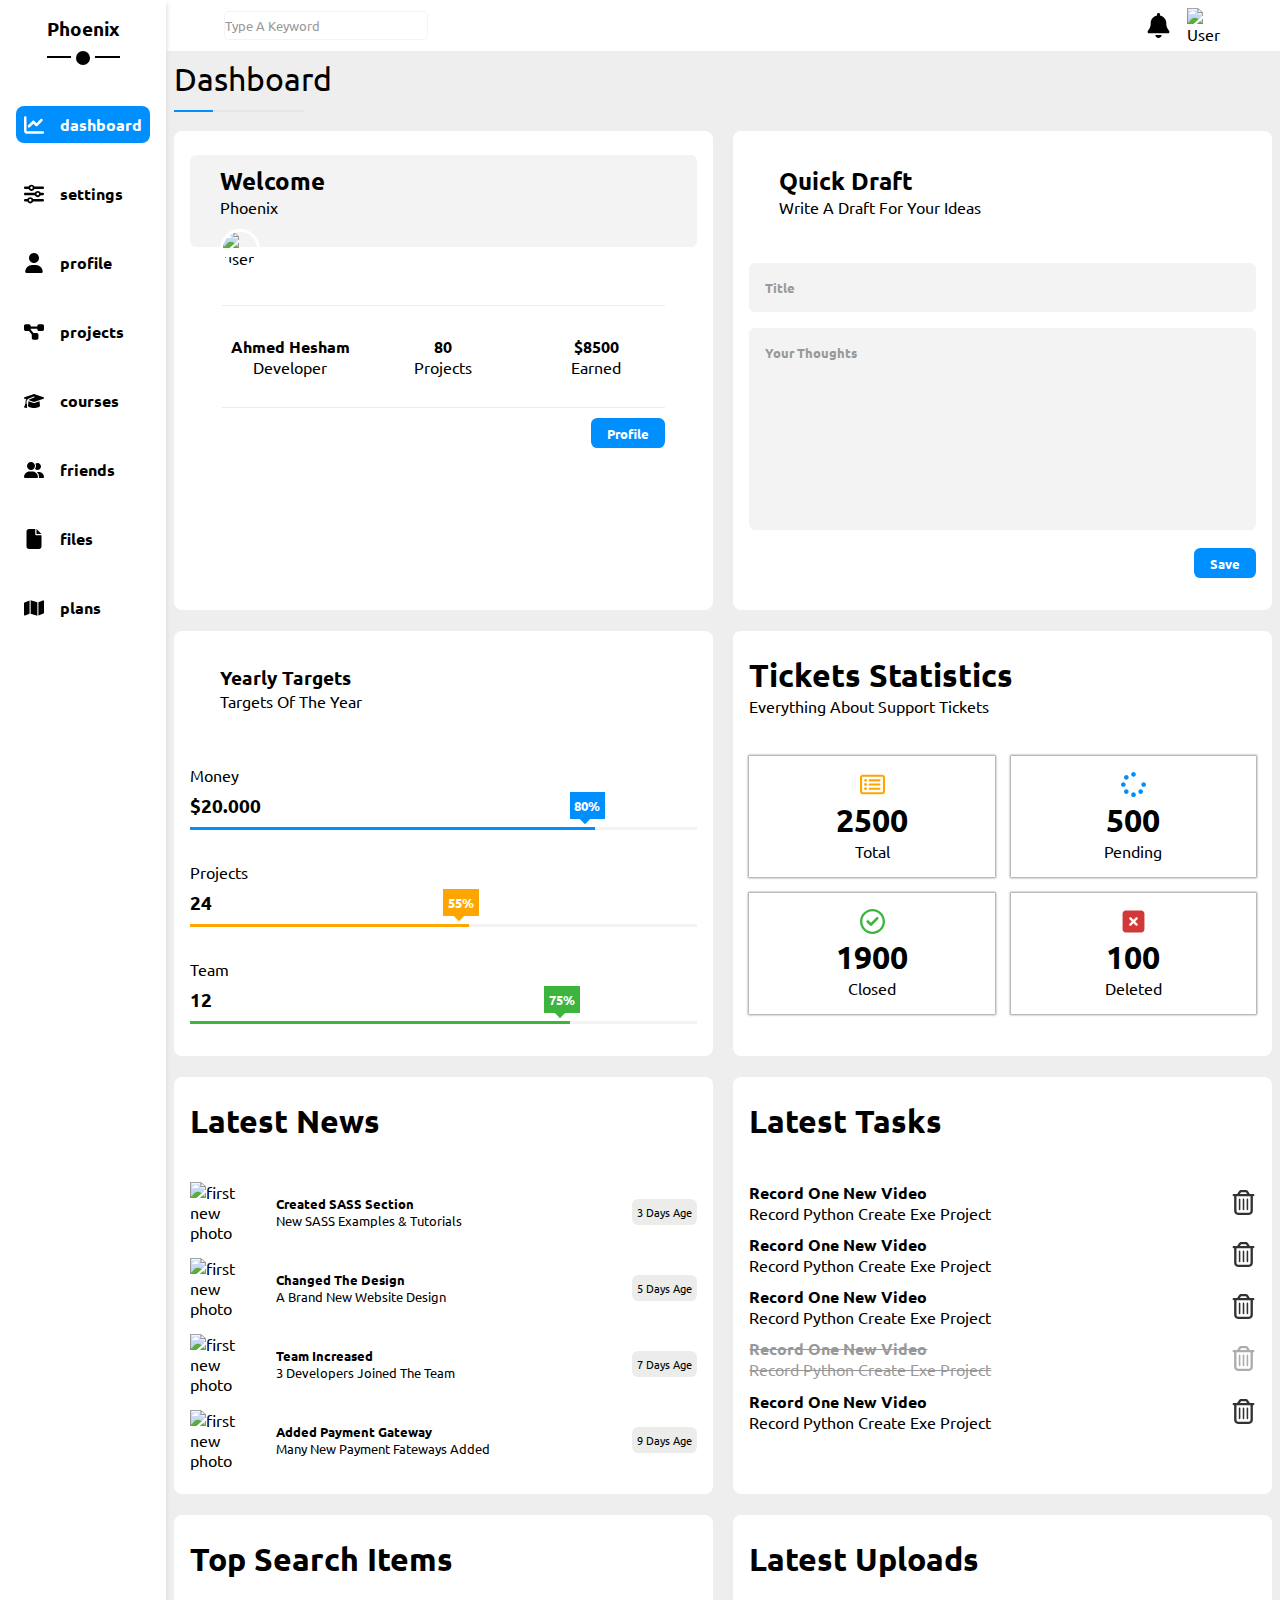
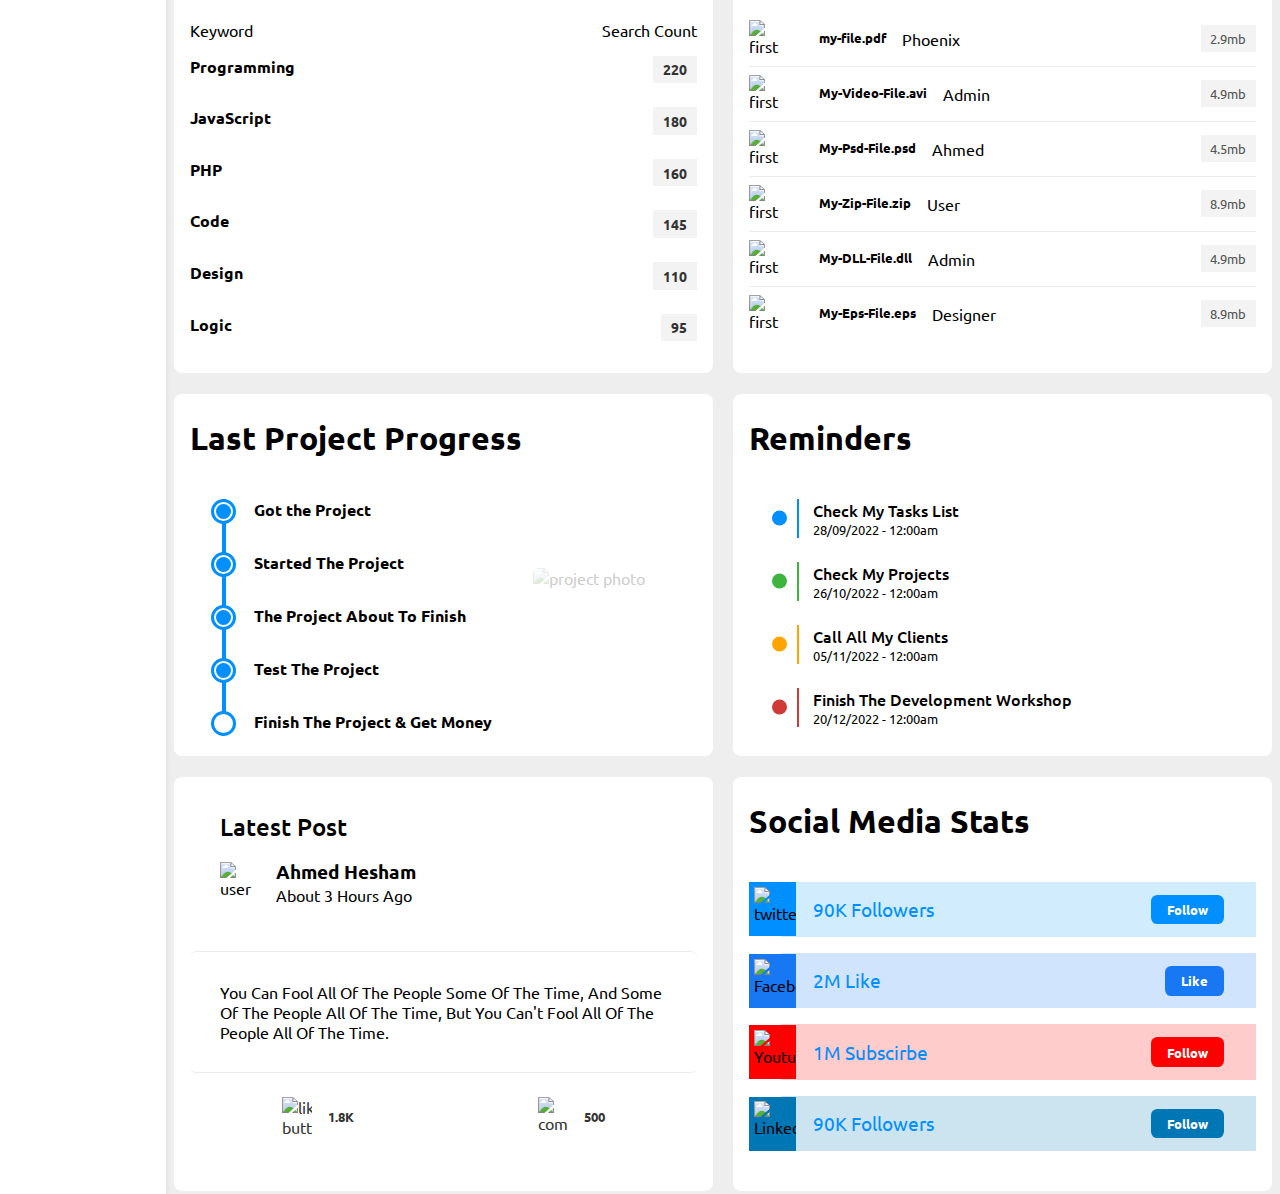
==== commit b77b867d: "I was making some imporvment in the responsive design and ux" ====
--- a/index.html
+++ b/index.html
@@ -34,7 +34,7 @@
                     <svg xmlns="http://www.w3.org/2000/svg" viewBox="0 0 448 512">
                         <path d="M224 0c-17.7 0-32 14.3-32 32V51.2C119 66 64 130.6 64 208v18.8c0 47-17.3 92.4-48.5 127.6l-7.4 8.3c-8.4 9.4-10.4 22.9-5.3 34.4S19.4 416 32 416H416c12.6 0 24-7.4 29.2-18.9s3.1-25-5.3-34.4l-7.4-8.3C401.3 319.2 384 273.9 384 226.8V208c0-77.4-55-142-128-156.8V32c0-17.7-14.3-32-32-32zm45.3 493.3c12-12 18.7-28.3 18.7-45.3H224 160c0 17 6.7 33.3 18.7 45.3s28.3 18.7 45.3 18.7s33.3-6.7 45.3-18.7z"/>
                     </svg>
-                    <figure><img src="./imgs/avatar.png" alt="User Photo"></figure>
+                    <a href="./html/profile.html"><figure><img src="./imgs/avatar.png" alt="User Photo"></figure></a>
                 </div>
             </div>
         </div>
@@ -43,7 +43,7 @@
         <h3>Phoenix</h3>
         <nav>
             <ul class="even-column">
-                <a href="./home.html">
+                <a href="./index.html">
                     <li data-type="dashboard">
                         <svg xmlns="http://www.w3.org/2000/svg" viewBox="0 0 512 512">
                             <path d="M64 64c0-17.7-14.3-32-32-32S0 46.3 0 64V400c0 44.2 35.8 80 80 80H480c17.7 0 32-14.3 32-32s-14.3-32-32-32H80c-8.8 0-16-7.2-16-16V64zm406.6 86.6c12.5-12.5 12.5-32.8 0-45.3s-32.8-12.5-45.3 0L320 210.7l-57.4-57.4c-12.5-12.5-32.8-12.5-45.3 0l-112 112c-12.5 12.5-12.5 32.8 0 45.3s32.8 12.5 45.3 0L240 221.3l57.4 57.4c12.5 12.5 32.8 12.5 45.3 0l128-128z"/>
--- a/CSS/dashboard.css
+++ b/CSS/dashboard.css
@@ -3,8 +3,8 @@
     grid-area: aside;
     background-color: var(--white-1);
     padding: 1rem;
+    box-shadow: 0 4px 4px 1px #DDD;
     height: 100%;
-    box-shadow: 0 4px 4px 1px #DDD;
 }
 aside h3 {
     margin: auto;
@@ -106,6 +106,11 @@
     }
 }
 /* End ASide */
+@media(max-width: 410px) {
+    header input {
+        display: none;
+    }
+}
 header {
     padding-block: .5rem;
     grid-area: header;
@@ -113,6 +118,7 @@
 }
 header .container .even-column {
     justify-content: space-between;
+    overflow: hidden;
 }
 header .logo {
     gap: 4.7rem!important;
@@ -121,20 +127,15 @@
     gap: 1rem;
 }
 header input {
-    background-image: url(../imgs/searchengin.svg);
-    background-repeat: no-repeat;
+    max-width: 100%;
     border: 1px solid var(--white-3);
-    padding: .3rem;
+    padding-block: .3rem;
     border-radius: .3rem;
     -webkit-border-radius: .3rem;
     -moz-border-radius: .3rem;
     -ms-border-radius: .3rem;
     -o-border-radius: .3rem;
-    padding-left: 30px;
     outline: none;
-}
-header input:focus {
-    width: 230px;
 }
 header .icons {
     gap: 1rem;
@@ -168,9 +169,14 @@
 }
 .content .component {
     display: grid;
-    grid-template-columns: repeat(auto-fit, minmax(400px, 1fr));
+    grid-template-columns: repeat(auto-fit, minmax(40%, 1fr));
     align-items: stretch;
     gap: 1.3rem;
+}
+@media(max-width: 60em) {
+    .content .component {
+        grid-template-columns: 1fr;
+    }
 }
 .content .component .box {
     display: flex;
@@ -182,9 +188,8 @@
     -ms-border-radius: .5rem;
     -o-border-radius: .5rem;
     padding: 1rem;
-}
-.content .component .box p {
-    color: #999;
+    max-width: 100%;
+    overflow: hidden;
 }
 .content .component :is(.box:nth-child(2), .box.progress-box) .top {
     background-color: var(--white-1);
@@ -210,13 +215,18 @@
 }
 .content .component .box.personalBox .bottom {margin-top: 50px;}
 .content .component .box.personalBox .bottom .even-column {
-    padding: 30px;
+    padding-block: 30px;
     border-top: 1px solid var(--white-4);
     border-bottom: 1px solid var(--white-4);
     justify-content: space-between;
     align-items: center;
-}
-.content .component .bottom .title {text-align: center;}
+    max-width: 100%;
+    gap:1rem;
+}
+.content .component .bottom .title {
+    text-align: center;
+    width: 100%;
+}
 .content .component button {
     width: fit-content;
     float: right;
@@ -228,12 +238,19 @@
     color: var(--white-1);
     font-weight: bold;
 }
+@media(max-width: 50em) {
+    .content .component .bottom .even-column {
+        flex-wrap: wrap;
+        justify-content: center;
+    }
+}
 .box input, textarea {
     border: 0;
     outline: none;
     background-color: var(--white-3);
     padding: 1rem;
     resize: none;
+    max-width: 100%;
 }
 .box :where(input, textarea)::placeholder {
     color: black;
@@ -416,7 +433,7 @@
 }
 .box .body.last-body::before {
     content: '';
-    height: 100%;
+    height: 92%;
     width: 4px;
     background-color: var(--accent-clr1);
     position: absolute;
@@ -477,6 +494,11 @@
     opacity: .2;
     width: 180px;
     height: 180px;
+}
+@media(max-width: 35em) {
+    .box.last-project-box figure {
+        display: none;
+    }
 }
 .box.reminders div:not(:first-child, :nth-child(2)) {
     margin-top: 1rem;
@@ -571,6 +593,22 @@
     padding: .3rem;
     left: -2rem;
 }
+@media(max-width: 50em) {
+    .box.social-media .app {
+        padding: .3rem .5rem;
+    }
+    .box.social-media .app figure {
+        width: 25px;
+        height: 35px;
+    }
+    .box.social-media .app p {
+        font-size: .9rem !important;
+        font-weight: bold;
+    }
+    .box.social-media .app button {
+        font-size: .6rem !important;
+    }
+}
 .box.social-media .app:nth-child(2) figure {background-color: #1877F2;}
 .box.social-media .app:nth-child(3) figure {background-color: #FF0000;}
 .box.social-media .app:last-child figure {background-color: #0077B5;}
@@ -696,6 +734,7 @@
     -moz-transition: .3s;
     -ms-transition: .3s;
     -o-transition: .3s;
+    flex-grow: 1;
 }
 .plans .plan.active {
     border-color: var(--accent-clr1);
@@ -810,8 +849,13 @@
 .....................
 */
 .component.friendsPage {
-    grid-template-columns: repeat(auto-fit, minmax(380px, 1fr));
+    grid-template-columns: repeat(auto-fit, minmax(40%, 1fr));
     row-gap: 1rem;
+}
+@media(max-width: 50em) {
+    .component.friendsPage {
+        grid-template-columns: 1fr;
+    }
 }
 .box.friends, .box.projects {
     position: relative;
@@ -893,7 +937,7 @@
 .....................
 .....................
 .....................
-Start Friends Page
+Start Projects Page
 .....................
 .....................
 .....................
@@ -939,6 +983,7 @@
 .box.projects .middle .even-column {
     float: right;
     gap: .5rem;
+    flex-wrap: wrap;
 }
 .box.projects .middle .even-column > * {
     background-color: var(--white-5);
@@ -1215,4 +1260,143 @@
 .box.plan:last-child button {--clr: #F59E0B;}
 .box.plan p {
     text-align: center;
+}
+/* 
+.....................
+.....................
+.....................
+.....................
+.....................
+.....................
+.....................
+.....................
+Start Profile Page 
+.....................
+.....................
+.....................
+.....................
+.....................
+.....................
+.....................
+.....................
+*/
+@media(max-width: 60em) {
+    .profile-container .profile-box .even-column {
+        flex-wrap: wrap;
+        justify-content: center;
+    }
+    .profile-container .profile-box .even-column .left {
+        border: 0 !important;
+    }
+    .profile-container .profile-box .even-column .right .even-column > * {
+        margin-block: .5rem;
+    }
+    .profile-container .profile-box .even-column .right .righter .even-column {
+        flex-wrap: wrap;
+    }
+    .profile-container-middle {
+        flex-wrap: wrap;
+    }
+    .profile-container-middle .box:first-child {
+        width: 100% !important;
+        order: 2;
+    }
+}
+.profile-container .profile-box .even-column .left {
+    border-right: 1px solid #EEE;
+    text-align: center;
+    padding-inline: 3rem;
+}
+.profile-container .profile-box .even-column .left * {
+    margin-bottom: .7rem;
+}
+.profile-container .profile-box .even-column .left figure {
+    width: 100px;
+    margin: auto;
+}
+.profile-container .profile-box .even-column .left .even-column {
+    justify-content: center;
+}
+.profile-container .profile-box .even-column .left .even-column figure {
+    width: 20px;
+    margin: .2rem;
+    aspect-ratio: 1;
+}
+.profile-container .profile-box .even-column .left p:last-of-type {
+    font-size: .8rem;
+}
+.profile-box .right {
+    width: 100%;    
+}
+.profile-container .profile-box .even-column .right > * {
+    padding-left: 2rem;
+}
+.profile-container .profile-box .even-column .right .righter:not(:last-child) {
+    border-bottom: 1px solid #EEE;
+}
+.profile-container .profile-box .even-column .right .righter {
+    padding-block: 1rem;
+}
+.profile-container .profile-box .even-column .right .righter > * {
+    margin-bottom: .5rem;
+}
+.profile-container .profile-box .even-column .right .righter .even-column {
+    justify-content: space-between;
+}
+.profile-container .profile-box .even-column .right .righter .even-column div{
+    width: 100%;
+}
+.profile-container .profile-box .even-column .right .righter .even-column p::after {
+    content: attr(data-name);
+    margin-left: .5rem;
+    color: black;
+}
+.profile-box .right .btn-toggle {
+    height: 20px;
+}
+.profile-box .right .btn-toggle .head-toggle {
+    height: 15px;
+    width: 15px;
+}
+.profile-container-middle {
+    display: flex !important;
+    max-width: 100%;
+}
+.profile-container-middle .box:first-child {
+    width: fit-content;
+}
+.profile-container-middle .box:first-child .skill-section:not(:last-child) {
+    gap: 1rem;
+    border-bottom: 1px solid #EEE;
+    padding-bottom: 1rem;
+}
+.profile-container-middle .box:first-child .skill-section {
+    flex-wrap: wrap;
+}
+.profile-container-middle .box:first-child .skill-section > * {
+    background-color: #EEE;
+    padding: .2rem .6rem;
+    border-radius: .5rem;
+    -webkit-border-radius: .5rem;
+    -moz-border-radius: .5rem;
+    -ms-border-radius: .5rem;
+    -o-border-radius: .5rem;
+}
+.profile-container-middle .box:last-child {
+    flex: 1;
+}
+.profile-container-middle .box:last-child > .even-column:not(:last-child) {
+    border-bottom: 1px solid #EEE;
+    padding-bottom: 1rem;
+}
+.profile-container-middle .box:last-child .even-column {
+    justify-content: space-between;
+    gap: 1rem;
+    flex-wrap: wrap;
+}
+.profile-container-middle .box:last-child figure {
+    width: 60px;
+}
+.profile-container-middle .box:last-child .activitiy-content h4 {
+    margin-bottom: .5rem;
 }